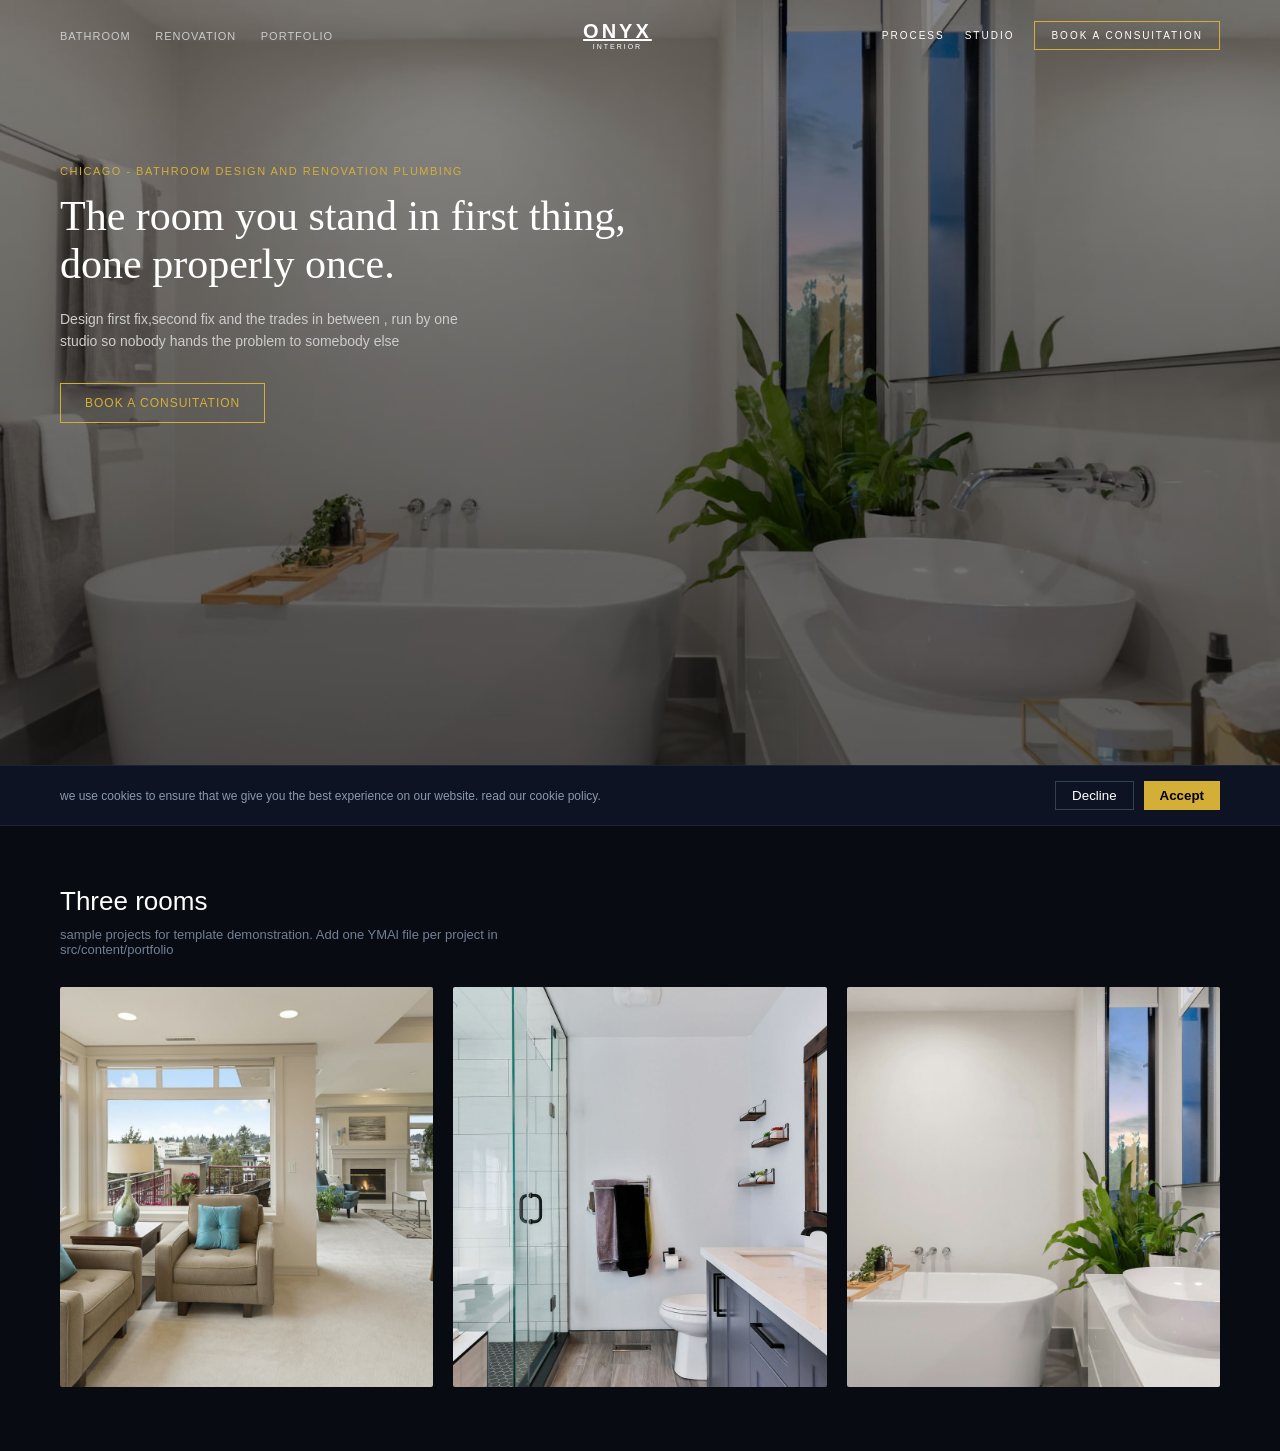
==== index.html @ f0fbd7ab "upload assignment files" ====
<!DOCTYPE html>
<html lgitang="en">
<head>
    <meta charset="UTF-8">
    <meta name="viewport" content="width=device-width, initial-scale=1.0">
    <title>only replica</title>
    <link rel="stylesheet" href="style.css">
</head>
<body>
    <!-- HERO SECTION -->
     <header class="hero-section">
      <!-- Navbar -->
       <nav class="navbar">
        <div class="nav-links">
            <a href="#">BATHROOM</a>
            <a href="#">RENOVATION</a>
            <a href="#">PORTFOLIO</a>

        </div>
        
        <div class="logo">
            <h1>ONYX</h1>
            <span>interior</span>
        </div>
        <div class="nav-right">
            <a herf="#">PROCESS</a>
            <a href="#">STUDIO</a>
            <a href="#" class="btn-outline">BOOK A CONSUlTATION</a>
        </div>
    </nav>

    <!--Hero Content-->
    <div class="hero-content">
        <p class="subtitle">CHICAGO - BATHROOM DESIGN AND RENOVATION PLUMBING</p>
        <h1>The room you stand in first thing, done properly once.</h1>
        <p class="description">
           Design first fix,second fix and the trades in between , run by one <br>
           studio so nobody hands the problem to somebody else
        </p>
        <a href="#" class="btn-hero">BOOK A CONSUlTATION</a>
    </div>
    </header>
    
    <!--COOKIE BANNER-->
    <div class="cookie-banner">
        <p>we use cookies to ensure that we give you the best experience on our website. read our cookie policy.</p>
        <div class="cookie-buttons">
           <button class="btn-decline">Decline</button>
           <button class="btn-accept">Accept</button> 
        </div>
    </div>
    <!--THREE ROOMS GALLERY SECTION-->
    <section class="rooms-section">
       <h2>Three rooms</h2>
       <p class="section-desc">sample projects for template demonstration. Add one YMAl file per project in <br>
        src/content/portfolio
       </p>
       
       <div class="cards-grid">
        <div class="card">
            <img src="images/one.jpeg" alt="Room 1">
        </div>
        <div class="card">
            <img src="images/two.jpeg" alt="Room 2">
        </div>
        <div class="card">
            <img src="images/three.jpeg" alt="Room 3">
        </div>
       </div>
    </section>
</body>
</html>
---- style.css ----
/*Genrel Reset*/
*{
   margin: 0;
   padding: 0;
   box-sizing: border-box;
   font-family: Arial, sans-serif; 
}
body{
    background-color: #0b0f19;
    color: #ffffff;
}
/* 1. HERO SECTION STYLING */
.hero-section {
    position: relative;
    height: 85vh;
    background-image: linear-gradient(rgba(0, 0, 0, 0.4),rgba(0, 0,  0, 0.6)),
       url('images/bg.jpeg');
       background-repeat: no-repeat;
       background-size: cover;
       background-position: center;
       padding: 20px 60px;
}

/* Navbar Layout */
.navbar {
   display: flex;
   justify-content: space-between;
   align-items: center;
   border-bottom: 1px solid rgba(255, 255, 255 0.2);
   padding-bottom: 15px; 
}

.nav-links a {
    color: #ccc;
    text-decoration: none;
    margin-right: 20px;
    font-size: 11px;
    letter-spacing: 1px;
}
.logo {
    display: flex;
    flex-direction: column;
    align-items: center;
}
.logo h1{
    font-size: 20px;
    font-weight: bold;
    letter-spacing: 3px;
    text-decoration: underline;
    margin: 0;
}
.logo span {
    font-size: 7px;
    letter-spacing: 2px;
    text-transform: uppercase;
}
.nav-right{
    display: flex;
    align-items: center;
    gap: 20px;
}
.nav-right {
    color: #cccccc;
    text-decoration: none;
    font-size: 10px;
    letter-spacing: 2px;

}
.nav-right {
    display: flex;
    align-items: center;
    gap: 20px;
}
.nav-right  a{
    color: #ffffff;
    text-decoration: none;
    font-size: 10px;
    letter-spacing: 2px;
}

.btn-outline {
    border: 1px solid #d4af37;
    color: #d4af37;
    padding: 8px 16px;
    text-decoration: none;
    font-size: 11px;
    letter-spacing: 1px;
}

/* Hero Content */
.hero-content{
    margin-top: 100px;
    max-width: 650px;
}
.subtitle{
   color: #d4af37;
   font-size: 11px;
   letter-spacing: 1.5px;
   margin-bottom: 15px;
   text-transform: uppercase;
}
.hero-content h1{
    font-family:  'Playfair Display', Georgia, serif;
    font-size: 42px;
    font-weight: 400; /*font ko thoda serif aesthaticdene k liye*/
    line-height: 1,2;
    margin-bottom: 20px;
}
.description {
    color: #cccccc;
    font-size: 14px;
    line-height: 1.6;
    margin-bottom: 30px;
}

.btn-hero {
    border: 1px solid #d4af37;
    color: #d4af37;
    padding: 12px 24px;
    text-decoration: none;
    font-size: 12px;
    letter-spacing: 1px;
    display: inline-block;
}

/* 2. COOKIE BANNER STYLING */
.cookie-banner{
    background-color: #0d1322;
    display: flex;
    justify-content: space-between;
    align-items: center;
    padding: 15px 60px;
    border-top: 1px solid #1a2236;
    border-bottom: 1px solid #1a2236;
}

.cookie-banner p {
    font-size: 12px;
    color: #8a99ad;
}

.cookie-buttons {
    display: flex;
    gap: 10px;
}

.btn-decline {
    background: transparent;
    border: 1px solid #334155;
    color: #ffffff;
    padding: 6px 16px;
    cursor: pointer;
}
.btn-accept {
    background-color: #d4af37;
    border: none;
    color: #000;
    padding: 6px 16px;
    cursor: pointer;
    font-weight: bold;
}

/* 3. THREE ROOMS SECTION STYLIN */
.rooms-section {
    padding: 60px;
    background-color: #080b11;
}

.rooms-section h2 {
    font-size: 26px;
    font-weight: 300;
    margin-bottom: 10px;
}

.section-desc {
    font-size: 13px;
    color: #718096;
    margin-bottom: 30px;
}

/*Image Grid */
.cards-grid {
    display: grid;
    grid-template-columns: repeat(3, 1fr);
    gap: 20px;
}

.card img {
    width: 100%;
    height: 400px;
    object-fit: cover;
    border-radius: 2px;
    transition: transform 0.4 easa;
}
.card img:hover {
    transform: scale(1.05);
}
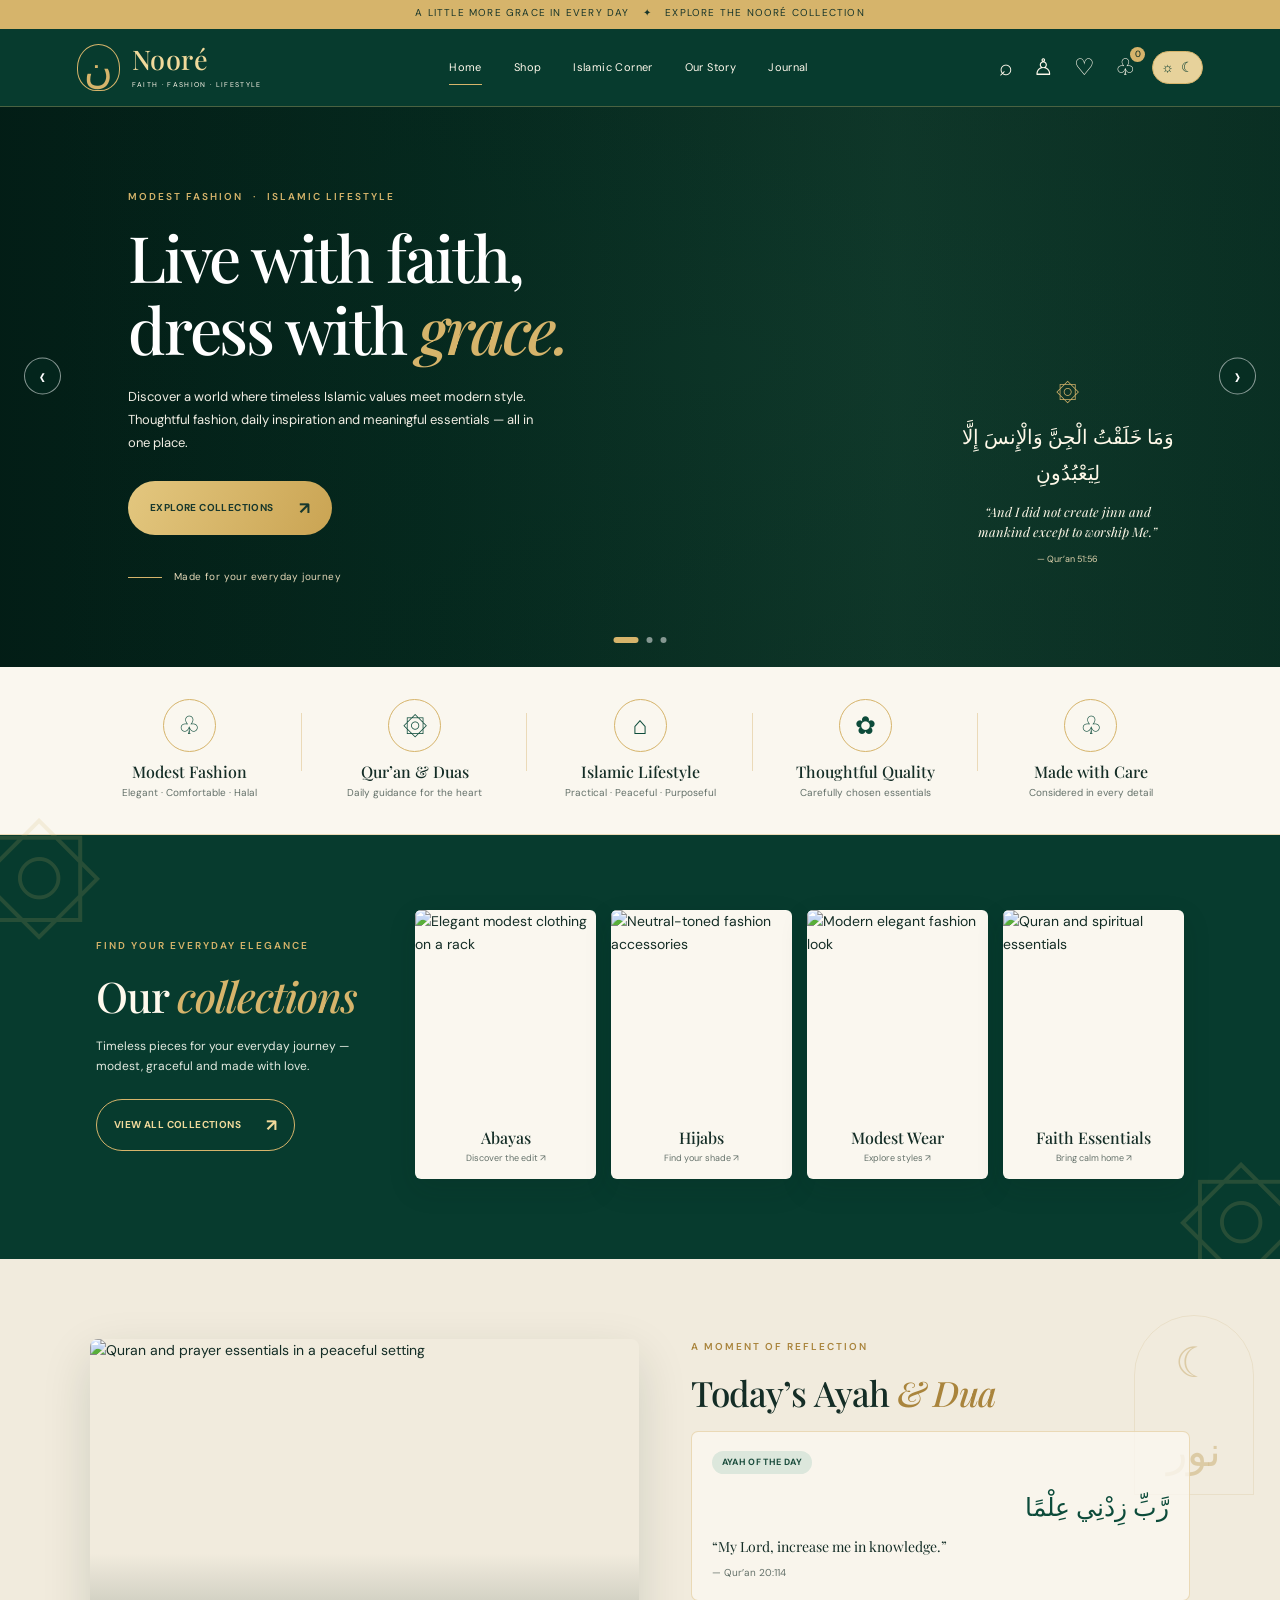
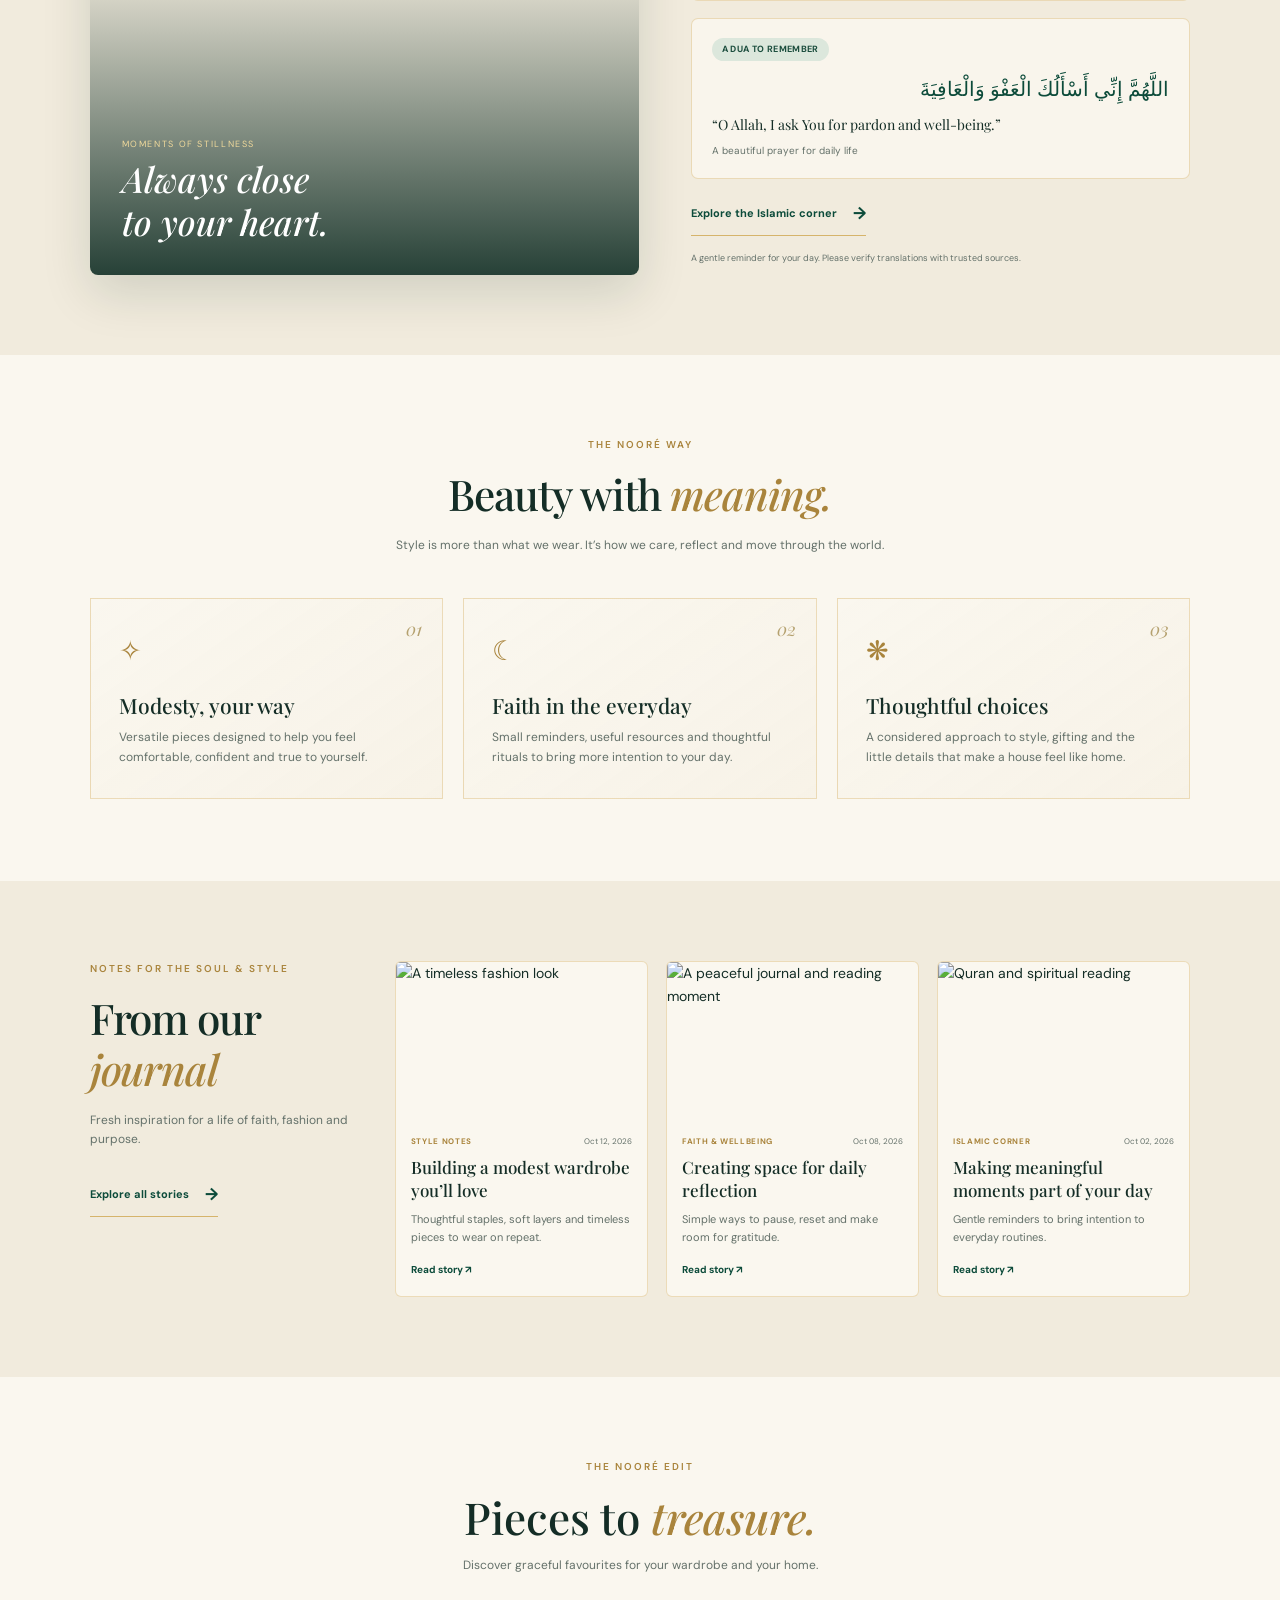
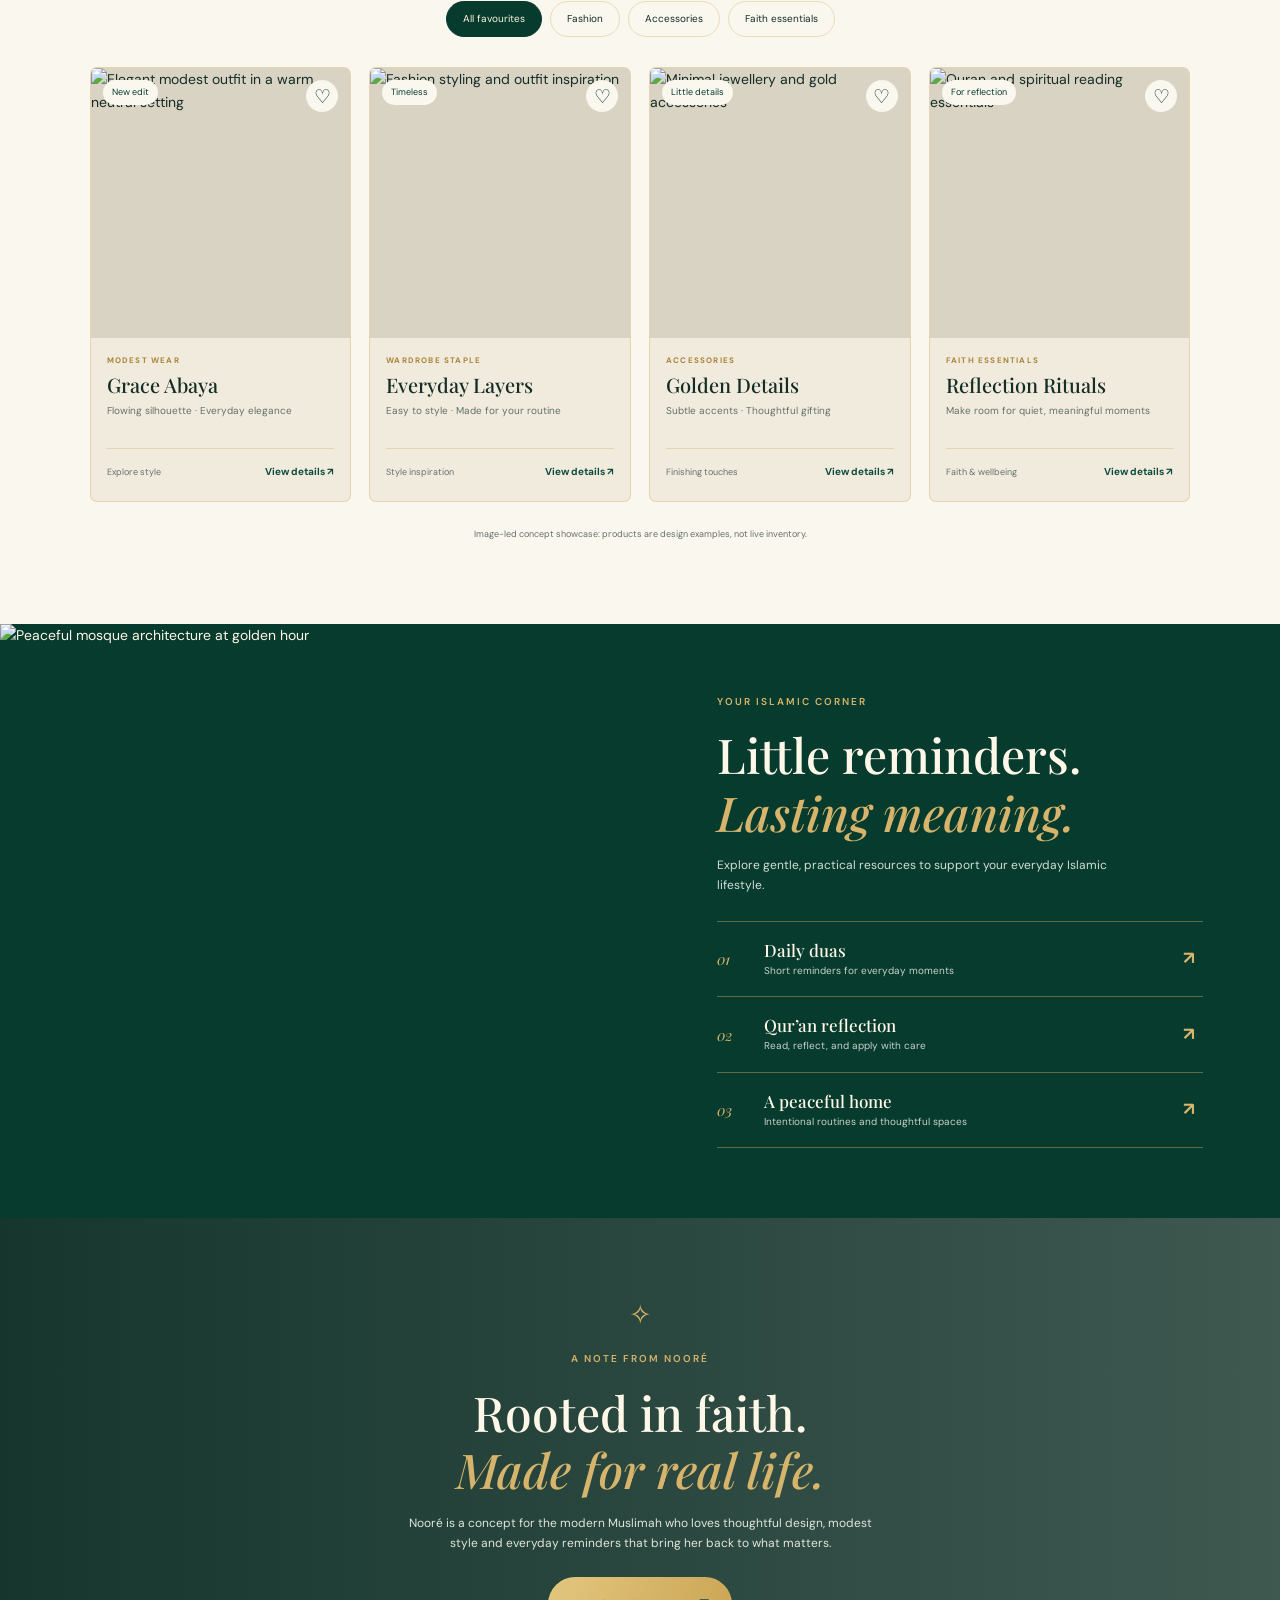
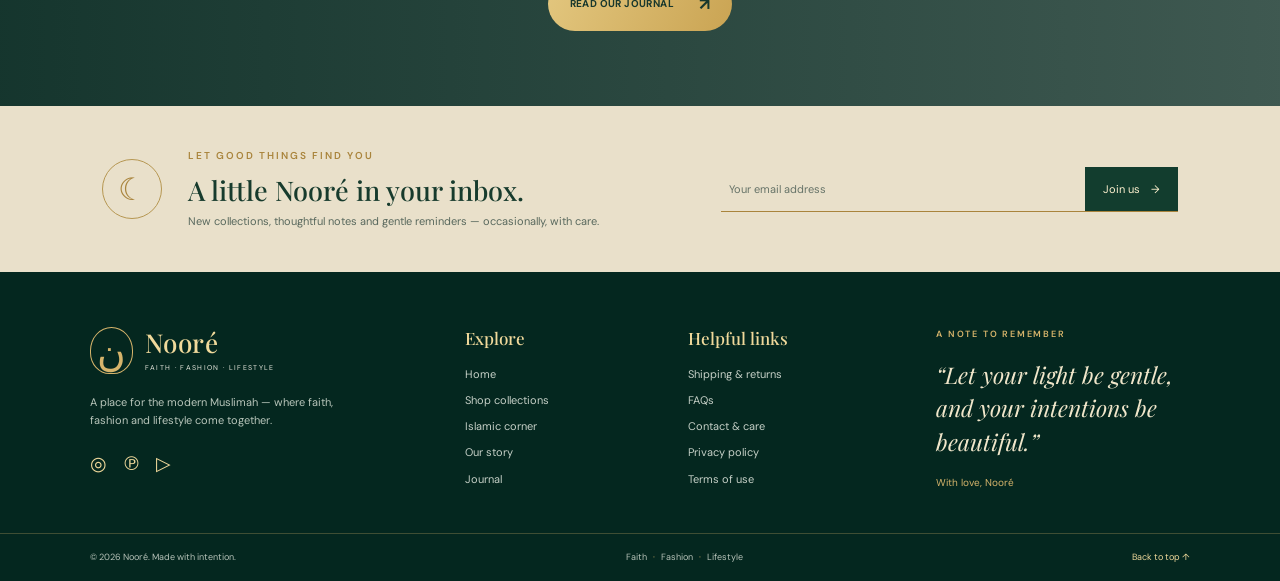
==== commit aa8fe716: "Add files via upload" ====
--- a/index.html
+++ b/index.html
@@ -1,72 +1,176 @@
 <!DOCTYPE html>
-<html lgitang="en">
+<html lang="en">
 <head>
-    <meta charset="UTF-8">
-    <meta name="viewport" content="width=device-width, initial-scale=1.0">
-    <title>only replica</title>
-    <link rel="stylesheet" href="style.css">
+  <meta charset="UTF-8">
+  <meta name="viewport" content="width=device-width, initial-scale=1.0">
+  <meta name="theme-color" content="#073b2e">
+  <meta name="description" content="Nooré — modest fashion, Islamic lifestyle, daily duas and thoughtful essentials.">
+  <title>Nooré | Faith • Fashion • Lifestyle</title>
+  <link rel="preconnect" href="https://fonts.googleapis.com">
+  <link rel="preconnect" href="https://fonts.gstatic.com" crossorigin>
+  <link href="https://fonts.googleapis.com/css2?family=DM+Sans:wght@400;500;600;700&family=Playfair+Display:ital,wght@0,500;0,600;0,700;1,500;1,600&display=swap" rel="stylesheet">
+  <link rel="stylesheet" href="style.css">
 </head>
 <body>
-    <!-- HERO SECTION -->
-     <header class="hero-section">
-      <!-- Navbar -->
-       <nav class="navbar">
-        <div class="nav-links">
-            <a href="#">BATHROOM</a>
-            <a href="#">RENOVATION</a>
-            <a href="#">PORTFOLIO</a>
+  <div class="announcement">A little more grace in every day <span>✦</span> Explore the Nooré collection</div>
+  <header class="site-header" id="top">
+    <a class="brand" href="#top" aria-label="Nooré home">
+      <span class="brand-mark" aria-hidden="true">ن</span>
+      <span><strong>Nooré</strong><small>FAITH · FASHION · LIFESTYLE</small></span>
+    </a>
+    <button class="menu-toggle" aria-label="Open navigation" aria-expanded="false"><span></span><span></span><span></span></button>
+    <nav class="main-nav" aria-label="Main navigation">
+      <a class="active" href="#top">Home</a><a href="#collections">Shop</a><a href="#faith">Islamic Corner</a><a href="#about">Our Story</a><a href="#journal">Journal</a>
+    </nav>
+    <div class="header-actions">
+      <button class="icon-button search-toggle" aria-label="Search">⌕</button>
+      <a class="icon-button" href="#account" aria-label="Account">♙</a>
+      <button class="icon-button wishlist" aria-label="Wishlist">♡</button>
+      <button class="icon-button bag-button" aria-label="Shopping bag">♧ <span class="bag-count">0</span></button>
+      <button class="theme-toggle" aria-label="Toggle light and dark mode"><span>☼</span><span>☾</span></button>
+    </div>
+  </header>
+  <form class="search-panel" role="search"><input type="search" placeholder="Search abayas, hijabs, duas…" aria-label="Search products"><button type="submit">Search</button></form>
 
+  <main>
+    <section class="hero" aria-label="Welcome to Nooré">
+      <div class="hero-shade"></div>
+      <div class="hero-content reveal">
+        <p class="eyebrow">MODEST FASHION <i>·</i> ISLAMIC LIFESTYLE</p>
+        <h1>Live with faith,<br>dress with <em>grace.</em></h1>
+        <p class="hero-copy">Discover a world where timeless Islamic values meet modern style. Thoughtful fashion, daily inspiration and meaningful essentials — all in one place.</p>
+        <a class="button button-gold" href="#collections">Explore collections <span>↗</span></a>
+        <div class="hero-note"><span class="note-line"></span> Made for your everyday journey</div>
+      </div>
+      <div class="hero-verse">
+        <span class="verse-ornament">۞</span>
+        <p lang="ar" dir="rtl">وَمَا خَلَقْتُ الْجِنَّ وَالْإِنسَ إِلَّا لِيَعْبُدُونِ</p>
+        <blockquote>“And I did not create jinn and mankind except to worship Me.”</blockquote>
+        <small>— Qur’an 51:56</small>
+      </div>
+      <button class="hero-arrow hero-prev" aria-label="Previous featured image">‹</button><button class="hero-arrow hero-next" aria-label="Next featured image">›</button>
+      <div class="hero-dots" aria-label="Featured image controls"><button class="dot active" aria-label="Show image 1"></button><button class="dot" aria-label="Show image 2"></button><button class="dot" aria-label="Show image 3"></button></div>
+    </section>
+
+    <section class="promise-strip" id="about">
+      <article class="promise"><span class="line-icon">♧</span><h3>Modest Fashion</h3><p>Elegant · Comfortable · Halal</p></article>
+      <article class="promise"><span class="line-icon">۞</span><h3>Qur’an & Duas</h3><p>Daily guidance for the heart</p></article>
+      <article class="promise"><span class="line-icon">⌂</span><h3>Islamic Lifestyle</h3><p>Practical · Peaceful · Purposeful</p></article>
+      <article class="promise"><span class="line-icon">✿</span><h3>Thoughtful Quality</h3><p>Carefully chosen essentials</p></article>
+      <article class="promise"><span class="line-icon">♧</span><h3>Made with Care</h3><p>Considered in every detail</p></article>
+    </section>
+
+    <section class="collections section-dark patterned" id="collections">
+      <div class="section-intro reveal"><p class="eyebrow">FIND YOUR EVERYDAY ELEGANCE</p><h2>Our <em>collections</em></h2><p>Timeless pieces for your everyday journey — modest, graceful and made with love.</p><a class="button button-outline-gold" href="#shop">View all collections <span>↗</span></a></div>
+      <div class="collection-grid">
+        <a class="collection-card reveal" href="#shop"><img src="https://images.unsplash.com/photo-1585487000160-6ebcfceb0d03?auto=format&fit=crop&w=700&q=85" alt="Elegant modest clothing on a rack"><span class="collection-label"><strong>Abayas</strong><small>Discover the edit ↗</small></span></a>
+        <a class="collection-card reveal" href="#shop"><img src="https://images.unsplash.com/photo-1603217192097-13c306522271?auto=format&fit=crop&w=700&q=85" alt="Neutral-toned fashion accessories"><span class="collection-label"><strong>Hijabs</strong><small>Find your shade ↗</small></span></a>
+        <a class="collection-card reveal" href="#shop"><img src="https://images.unsplash.com/photo-1539109136881-3be0616acf4b?auto=format&fit=crop&w=700&q=85" alt="Modern elegant fashion look"><span class="collection-label"><strong>Modest Wear</strong><small>Explore styles ↗</small></span></a>
+        <a class="collection-card reveal" href="#faith"><img src="https://images.unsplash.com/photo-1609599006353-e629aaabfeae?auto=format&fit=crop&w=700&q=85" alt="Quran and spiritual essentials"><span class="collection-label"><strong>Faith Essentials</strong><small>Bring calm home ↗</small></span></a>
+      </div>
+    </section>
+
+    <section class="faith-section" id="faith">
+      <div class="faith-image reveal"><img src="https://images.unsplash.com/photo-1609599006353-e629aaabfeae?auto=format&fit=crop&w=1200&q=90" alt="Quran and prayer essentials in a peaceful setting"><div class="image-caption"><span>Moments of stillness</span><strong>Always close<br>to your heart.</strong></div></div>
+      <div class="faith-content reveal">
+        <p class="eyebrow">A MOMENT OF REFLECTION</p><h2>Today’s Ayah <em>& Dua</em></h2>
+        <div class="daily-card"><span class="pill">Ayah of the day</span><p class="arabic" lang="ar" dir="rtl">رَّبِّ زِدْنِي عِلْمًا</p><p>“My Lord, increase me in knowledge.”</p><small>— Qur’an 20:114</small></div>
+        <div class="daily-card dua-card"><span class="pill">A dua to remember</span><p class="arabic" lang="ar" dir="rtl">اللَّهُمَّ إِنِّي أَسْأَلُكَ الْعَفْوَ وَالْعَافِيَةَ</p><p>“O Allah, I ask You for pardon and well-being.”</p><small>A beautiful prayer for daily life</small></div>
+        <a class="text-link" href="#journal">Explore the Islamic corner <span>→</span></a>
+        <p class="source-note">A gentle reminder for your day. Please verify translations with trusted sources.</p>
+      </div>
+      <div class="faith-arch" aria-hidden="true"><span>☾</span><div>نور</div></div>
+    </section>
+
+    <section class="values-section">
+      <div class="values-heading reveal"><p class="eyebrow">THE NOORÉ WAY</p><h2>Beauty with <em>meaning.</em></h2><p>Style is more than what we wear. It’s how we care, reflect and move through the world.</p></div>
+      <div class="values-grid">
+        <article class="value-card reveal"><span>01</span><div class="value-symbol">✧</div><h3>Modesty, your way</h3><p>Versatile pieces designed to help you feel comfortable, confident and true to yourself.</p></article>
+        <article class="value-card reveal"><span>02</span><div class="value-symbol">☾</div><h3>Faith in the everyday</h3><p>Small reminders, useful resources and thoughtful rituals to bring more intention to your day.</p></article>
+        <article class="value-card reveal"><span>03</span><div class="value-symbol">❋</div><h3>Thoughtful choices</h3><p>A considered approach to style, gifting and the little details that make a house feel like home.</p></article>
+      </div>
+    </section>
+
+    <section class="journal section-cream" id="journal">
+      <div class="journal-heading reveal"><p class="eyebrow">NOTES FOR THE SOUL & STYLE</p><h2>From our <em>journal</em></h2><p>Fresh inspiration for a life of faith, fashion and purpose.</p><a class="text-link" href="#articles">Explore all stories <span>→</span></a></div>
+      <div class="journal-grid" id="articles">
+        <article class="journal-card reveal"><a href="#article-1" class="journal-photo"><img src="https://images.unsplash.com/photo-1515886657613-9f3515b0c78f?auto=format&fit=crop&w=800&q=85" alt="A timeless fashion look"></a><div class="journal-meta"><span>STYLE NOTES</span><time datetime="2026-10-12">Oct 12, 2026</time></div><h3><a href="#article-1">Building a modest wardrobe you’ll love</a></h3><p>Thoughtful staples, soft layers and timeless pieces to wear on repeat.</p><a class="read-more" href="#article-1">Read story ↗</a></article>
+        <article class="journal-card reveal"><a href="#article-2" class="journal-photo"><img src="https://images.unsplash.com/photo-1519682337058-a94d519337bc?auto=format&fit=crop&w=800&q=85" alt="A peaceful journal and reading moment"></a><div class="journal-meta"><span>FAITH & WELLBEING</span><time datetime="2026-10-08">Oct 08, 2026</time></div><h3><a href="#article-2">Creating space for daily reflection</a></h3><p>Simple ways to pause, reset and make room for gratitude.</p><a class="read-more" href="#article-2">Read story ↗</a></article>
+        <article class="journal-card reveal"><a href="#article-3" class="journal-photo"><img src="https://images.unsplash.com/photo-1609599006353-e629aaabfeae?auto=format&fit=crop&w=800&q=85" alt="Quran and spiritual reading"></a><div class="journal-meta"><span>ISLAMIC CORNER</span><time datetime="2026-10-02">Oct 02, 2026</time></div><h3><a href="#article-3">Making meaningful moments part of your day</a></h3><p>Gentle reminders to bring intention to everyday routines.</p><a class="read-more" href="#article-3">Read story ↗</a></article>
+      </div>
+    </section>
+
+
+    <section class="shop-section" id="shop">
+      <div class="shop-heading reveal">
+        <p class="eyebrow">THE NOORÉ EDIT</p>
+        <h2>Pieces to <em>treasure.</em></h2>
+        <p>Discover graceful favourites for your wardrobe and your home.</p>
+      </div>
+      <div class="shop-filters" role="group" aria-label="Filter products">
+        <button class="filter-button active" data-filter="all">All favourites</button>
+        <button class="filter-button" data-filter="fashion">Fashion</button>
+        <button class="filter-button" data-filter="accessories">Accessories</button>
+        <button class="filter-button" data-filter="faith">Faith essentials</button>
+      </div>
+      <div class="product-grid">
+        <article class="product-card reveal" data-category="fashion">
+          <div class="product-image"><img src="https://images.unsplash.com/photo-1539109136881-3be0616acf4b?auto=format&fit=crop&w=800&q=85" alt="Elegant modest outfit in a warm neutral setting"><span class="product-tag">New edit</span><button class="product-heart" aria-label="Save Grace Abaya">♡</button></div>
+          <div class="product-info"><p class="product-type">MODEST WEAR</p><h3>Grace Abaya</h3><p class="product-description">Flowing silhouette · Everyday elegance</p><div class="product-bottom"><span>Explore style</span><button class="details-button" data-title="Grace Abaya" data-image="https://images.unsplash.com/photo-1539109136881-3be0616acf4b?auto=format&fit=crop&w=1000&q=90" data-description="A graceful, versatile abaya-inspired look with a flowing silhouette. Pair it with your favourite neutral hijab and understated accessories." data-category="Modest wear">View details ↗</button></div></div>
+        </article>
+        <article class="product-card reveal" data-category="fashion">
+          <div class="product-image"><img src="https://images.unsplash.com/photo-1529139574466-a303027c1d8b?auto=format&fit=crop&w=800&q=85" alt="Fashion styling and outfit inspiration"><span class="product-tag">Timeless</span><button class="product-heart" aria-label="Save Everyday Layers">♡</button></div>
+          <div class="product-info"><p class="product-type">WARDROBE STAPLE</p><h3>Everyday Layers</h3><p class="product-description">Easy to style · Made for your routine</p><div class="product-bottom"><span>Style inspiration</span><button class="details-button" data-title="Everyday Layers" data-image="https://images.unsplash.com/photo-1529139574466-a303027c1d8b?auto=format&fit=crop&w=1000&q=90" data-description="Build a thoughtful wardrobe with simple layers, relaxed shapes and pieces that work across seasons. This is an inspiration item, not a live product listing." data-category="Wardrobe">View details ↗</button></div></div>
+        </article>
+        <article class="product-card reveal" data-category="accessories">
+          <div class="product-image"><img src="https://images.unsplash.com/photo-1611652022419-a9419f74343d?auto=format&fit=crop&w=800&q=85" alt="Minimal jewellery and gold accessories"><span class="product-tag">Little details</span><button class="product-heart" aria-label="Save Golden Details">♡</button></div>
+          <div class="product-info"><p class="product-type">ACCESSORIES</p><h3>Golden Details</h3><p class="product-description">Subtle accents · Thoughtful gifting</p><div class="product-bottom"><span>Finishing touches</span><button class="details-button" data-title="Golden Details" data-image="https://images.unsplash.com/photo-1611652022419-a9419f74343d?auto=format&fit=crop&w=1000&q=90" data-description="Explore delicate gold-toned accents and simple accessories that complement an understated, elegant look." data-category="Accessories">View details ↗</button></div></div>
+        </article>
+        <article class="product-card reveal" data-category="faith">
+          <div class="product-image"><img src="https://images.unsplash.com/photo-1609599006353-e629aaabfeae?auto=format&fit=crop&w=800&q=85" alt="Quran and spiritual reading essentials"><span class="product-tag">For reflection</span><button class="product-heart" aria-label="Save Reflection Rituals">♡</button></div>
+          <div class="product-info"><p class="product-type">FAITH ESSENTIALS</p><h3>Reflection Rituals</h3><p class="product-description">Make room for quiet, meaningful moments</p><div class="product-bottom"><span>Faith & wellbeing</span><button class="details-button" data-title="Reflection Rituals" data-image="https://images.unsplash.com/photo-1609599006353-e629aaabfeae?auto=format&fit=crop&w=1000&q=90" data-description="Create a peaceful corner for reading, dua and reflection. Add a favourite book, a notebook and a few quiet minutes to your daily routine." data-category="Faith essentials">View details ↗</button></div></div>
+        </article>
+      </div>
+      <p class="demo-disclaimer">Image-led concept showcase: products are design examples, not live inventory.</p>
+    </section>
+
+    <section class="islamic-library" id="library">
+      <div class="library-photo reveal"><img src="https://images.unsplash.com/photo-1519817650390-64a93db51149?auto=format&fit=crop&w=1200&q=85" alt="Peaceful mosque architecture at golden hour"></div>
+      <div class="library-copy reveal"><p class="eyebrow">YOUR ISLAMIC CORNER</p><h2>Little reminders.<br><em>Lasting meaning.</em></h2><p>Explore gentle, practical resources to support your everyday Islamic lifestyle.</p>
+        <div class="resource-list">
+          <button class="resource-button" data-title="Daily Duas" data-description="Create a small daily habit: begin with Bismillah, ask Allah for beneficial knowledge, and make dua in your own words. For authentic wording and context, consult trusted Islamic resources or a qualified scholar."><span>01</span><span><strong>Daily duas</strong><small>Short reminders for everyday moments</small></span><b>↗</b></button>
+          <button class="resource-button" data-title="Qur’an Reflection" data-description="Choose a few verses, read a reliable translation, and note one lesson you can apply today. Tafsir and context matter; use trusted scholarly sources for deeper study."><span>02</span><span><strong>Qur’an reflection</strong><small>Read, reflect, and apply with care</small></span><b>↗</b></button>
+          <button class="resource-button" data-title="A Peaceful Home" data-description="Make your home a place of kindness: keep a small reading corner, make time for gratitude, and build gentle routines around prayer and family connection."><span>03</span><span><strong>A peaceful home</strong><small>Intentional routines and thoughtful spaces</small></span><b>↗</b></button>
         </div>
-        
-        <div class="logo">
-            <h1>ONYX</h1>
-            <span>interior</span>
-        </div>
-        <div class="nav-right">
-            <a herf="#">PROCESS</a>
-            <a href="#">STUDIO</a>
-            <a href="#" class="btn-outline">BOOK A CONSUlTATION</a>
-        </div>
-    </nav>
+      </div>
+    </section>
 
-    <!--Hero Content-->
-    <div class="hero-content">
-        <p class="subtitle">CHICAGO - BATHROOM DESIGN AND RENOVATION PLUMBING</p>
-        <h1>The room you stand in first thing, done properly once.</h1>
-        <p class="description">
-           Design first fix,second fix and the trades in between , run by one <br>
-           studio so nobody hands the problem to somebody else
-        </p>
-        <a href="#" class="btn-hero">BOOK A CONSUlTATION</a>
+    <section class="about-banner">
+      <div class="about-banner-inner reveal"><span class="about-star">✧</span><p class="eyebrow">A NOTE FROM NOORÉ</p><h2>Rooted in faith.<br><em>Made for real life.</em></h2><p>Nooré is a concept for the modern Muslimah who loves thoughtful design, modest style and everyday reminders that bring her back to what matters.</p><a class="button button-gold" href="#journal">Read our journal <span>↗</span></a></div>
+    </section>
+
+    <section class="newsletter">
+      <div class="newsletter-moon">☾</div><div><p class="eyebrow">LET GOOD THINGS FIND YOU</p><h2>A little Nooré in your inbox.</h2><p>New collections, thoughtful notes and gentle reminders — occasionally, with care.</p></div>
+      <form class="newsletter-form"><label class="sr-only" for="email">Email address</label><input id="email" type="email" placeholder="Your email address" required><button type="submit" aria-label="Subscribe">Join us <span>→</span></button><small class="form-message" aria-live="polite"></small></form>
+    </section>
+  </main>
+
+  <footer class="site-footer">
+    <div class="footer-main">
+      <div class="footer-brand"><a class="brand" href="#top"><span class="brand-mark">ن</span><span><strong>Nooré</strong><small>FAITH · FASHION · LIFESTYLE</small></span></a><p>A place for the modern Muslimah — where faith, fashion and lifestyle come together.</p><div class="socials"><a href="#instagram" aria-label="Instagram">◎</a><a href="#pinterest" aria-label="Pinterest">℗</a><a href="#youtube" aria-label="YouTube">▷</a></div></div>
+      <div class="footer-links"><h3>Explore</h3><a href="#top">Home</a><a href="#collections">Shop collections</a><a href="#faith">Islamic corner</a><a href="#about">Our story</a><a href="#journal">Journal</a></div>
+      <div class="footer-links"><h3>Helpful links</h3><a href="#shipping">Shipping & returns</a><a href="#faq">FAQs</a><a href="#care">Contact & care</a><a href="#privacy">Privacy policy</a><a href="#terms">Terms of use</a></div>
+      <div class="footer-signoff"><p class="eyebrow">A NOTE TO REMEMBER</p><p class="footer-quote">“Let your light be gentle, and your intentions be beautiful.”</p><span>With love, Nooré</span></div>
     </div>
-    </header>
-    
-    <!--COOKIE BANNER-->
-    <div class="cookie-banner">
-        <p>we use cookies to ensure that we give you the best experience on our website. read our cookie policy.</p>
-        <div class="cookie-buttons">
-           <button class="btn-decline">Decline</button>
-           <button class="btn-accept">Accept</button> 
-        </div>
-    </div>
-    <!--THREE ROOMS GALLERY SECTION-->
-    <section class="rooms-section">
-       <h2>Three rooms</h2>
-       <p class="section-desc">sample projects for template demonstration. Add one YMAl file per project in <br>
-        src/content/portfolio
-       </p>
-       
-       <div class="cards-grid">
-        <div class="card">
-            <img src="images/one.jpeg" alt="Room 1">
-        </div>
-        <div class="card">
-            <img src="images/two.jpeg" alt="Room 2">
-        </div>
-        <div class="card">
-            <img src="images/three.jpeg" alt="Room 3">
-        </div>
-       </div>
-    </section>
+    <div class="footer-bottom"><span>© <span id="year">2026</span> Nooré. Made with intention.</span><span>Faith <i>·</i> Fashion <i>·</i> Lifestyle</span><a href="#top" class="back-top">Back to top ↑</a></div>
+  </footer>
+
+  <div class="detail-modal" aria-hidden="true" role="dialog" aria-modal="true" aria-labelledby="modal-title">
+    <div class="modal-backdrop" data-close-modal></div>
+    <div class="modal-panel"><button class="modal-close" aria-label="Close details" data-close-modal>×</button><img class="modal-image" src="" alt=""><div class="modal-copy"><p class="eyebrow modal-category">NOORÉ EDIT</p><h2 id="modal-title">Explore Nooré</h2><p class="modal-description"></p><button class="button button-gold modal-done" data-close-modal>Continue exploring <span>↗</span></button></div></div>
+  </div>
+
+  <div class="toast" role="status" aria-live="polite"></div>
+  <script src="script.js"></script>
 </body>
-</html>+</html>
--- a/style.css
+++ b/style.css
@@ -1,197 +1,29 @@
-/*Genrel Reset*/
-*{
-   margin: 0;
-   padding: 0;
-   box-sizing: border-box;
-   font-family: Arial, sans-serif; 
-}
-body{
-    background-color: #0b0f19;
-    color: #ffffff;
-}
-/* 1. HERO SECTION STYLING */
-.hero-section {
-    position: relative;
-    height: 85vh;
-    background-image: linear-gradient(rgba(0, 0, 0, 0.4),rgba(0, 0,  0, 0.6)),
-       url('images/bg.jpeg');
-       background-repeat: no-repeat;
-       background-size: cover;
-       background-position: center;
-       padding: 20px 60px;
-}
+/* Nooré — emerald, ivory & gold */
+:root{--green:#073b2e;--green-2:#0c4b3a;--deep:#04271f;--gold:#d6b46b;--gold-light:#f0d99b;--ivory:#faf7ef;--paper:#f1ebdd;--ink:#142d26;--muted:#64716a;--line:rgba(214,180,107,.42);--serif:"Playfair Display",Georgia,serif;--sans:"DM Sans",Arial,sans-serif;--shadow:0 18px 50px rgba(4,39,31,.14)}
+*{box-sizing:border-box}html{scroll-behavior:smooth;scroll-padding-top:90px}body{margin:0;background:var(--ivory);color:var(--ink);font-family:var(--sans);font-size:14px;line-height:1.65}body.dark-mode{--ivory:#102a23;--paper:#17362d;--ink:#f8f3e7;--muted:#c0c9c0;--line:rgba(214,180,107,.32);background:var(--ivory)}a{color:inherit;text-decoration:none}button,input{font:inherit}button{cursor:pointer}.announcement{min-height:29px;background:var(--gold);color:#17352a;text-align:center;font-size:10px;letter-spacing:.12em;padding:5px 12px;text-transform:uppercase}.announcement span{padding:0 9px}.site-header{height:78px;padding:0 clamp(22px,6vw,90px);background:var(--green);color:#fff9ec;display:flex;align-items:center;justify-content:space-between;gap:28px;position:sticky;top:0;z-index:50;border-bottom:1px solid rgba(214,180,107,.32)}.brand{display:inline-flex;align-items:center;gap:12px;flex-shrink:0}.brand-mark{font-family:var(--serif);font-size:39px;line-height:1;color:var(--gold);border:1px solid var(--gold);border-radius:50% 50% 45% 45%;width:43px;height:47px;display:grid;place-items:center}.brand strong{display:block;font:500 27px/1.15 var(--serif);color:var(--gold-light);letter-spacing:.02em}.brand small{display:block;font-size:7px;letter-spacing:.19em;margin-top:4px}.main-nav{display:flex;align-items:center;gap:clamp(16px,2.5vw,38px)}.main-nav a{font-size:11px;letter-spacing:.035em;position:relative;padding:8px 0}.main-nav a:after{content:"";position:absolute;bottom:0;left:0;width:0;height:1px;background:var(--gold);transition:width .3s}.main-nav a:hover:after,.main-nav a.active:after{width:100%}.header-actions{display:flex;align-items:center;gap:12px}.icon-button{position:relative;border:0;background:transparent;color:#fff9ec;font-size:23px;padding:4px;line-height:1}.icon-button:hover{color:var(--gold-light)}.bag-count{position:absolute;right:-5px;top:-5px;border-radius:50%;background:var(--gold);color:var(--deep);font-size:9px;min-width:15px;height:15px;display:grid;place-items:center}.theme-toggle{border:1px solid var(--gold);border-radius:25px;background:#e7d29b;color:var(--green);padding:4px 8px;display:flex;gap:7px}.menu-toggle{display:none}.search-panel{display:none;position:sticky;top:78px;z-index:45;background:var(--ivory);padding:15px 6vw;box-shadow:var(--shadow)}.search-panel.open{display:flex;gap:10px}.search-panel input,.newsletter-form input{min-width:0;flex:1;border:1px solid var(--line);background:transparent;padding:13px 16px;color:var(--ink);outline:none}.search-panel button{background:var(--green);color:#fff;border:0;padding:0 22px}
+.hero{min-height:560px;position:relative;isolation:isolate;overflow:hidden;color:#fff;background:#123c2d url("https://images.unsplash.com/photo-1519817650390-64a93db51149?auto=format&fit=crop&w=2200&q=90") center 48%/cover no-repeat;display:flex;align-items:center;padding:65px clamp(30px,10vw,150px)}.hero:before{content:"";position:absolute;inset:0;z-index:-1;background:linear-gradient(90deg,rgba(2,28,21,.96) 0%,rgba(3,38,28,.84) 34%,rgba(3,38,28,.12) 70%,rgba(3,38,28,.48) 100%)}.hero-shade{position:absolute;inset:0;pointer-events:none;background:radial-gradient(ellipse at 55% 45%,transparent 0,rgba(3,30,22,.12) 68%)}.hero-content{max-width:500px;position:relative;z-index:2;animation:rise .9s both}.eyebrow{font-size:10px;letter-spacing:.2em;text-transform:uppercase;color:var(--gold);font-weight:600;margin:0 0 16px}.eyebrow i{font-style:normal;padding:0 6px}.hero h1{font:500 clamp(42px,5vw,68px)/1.12 var(--serif);letter-spacing:-.035em;margin:0 0 20px;max-width:550px}.hero h1 em,.section-intro h2 em,.faith-content h2 em,.values-heading h2 em,.journal-heading h2 em{font-weight:500;color:var(--gold);font-style:italic}.hero-copy{max-width:410px;color:#f1eee4;font-size:13px;line-height:1.8;margin:0 0 26px}.button{display:inline-flex;align-items:center;justify-content:center;gap:25px;padding:13px 22px;border-radius:30px;text-transform:uppercase;font-size:10px;font-weight:700;letter-spacing:.04em;transition:transform .25s,box-shadow .25s}.button:hover{transform:translateY(-3px);box-shadow:0 8px 25px #0002}.button-gold{background:linear-gradient(115deg,#e3c77f,#caa453);color:#18382d}.button span{font-size:17px}.hero-note{display:flex;align-items:center;gap:12px;font-size:10px;color:#e5d8b8;letter-spacing:.04em;margin-top:34px}.note-line{width:34px;height:1px;background:var(--gold)}.hero-verse{position:absolute;right:clamp(35px,8vw,125px);bottom:100px;max-width:220px;text-align:center;color:#fff9e9}.verse-ornament{font-size:24px;color:var(--gold)}.hero-verse p{font-family:var(--serif);font-size:20px;line-height:1.8;margin:6px 0 12px}.hero-verse blockquote{font:italic 13px/1.6 var(--serif);margin:0}.hero-verse small{display:block;font-size:9px;color:#dfd2ad;margin-top:9px}.hero-arrow{position:absolute;top:48%;transform:translateY(-50%);border:1px solid #fff8;background:#052d2380;color:#fff;border-radius:50%;width:37px;height:37px;font-size:25px;line-height:1}.hero-prev{left:24px}.hero-next{right:24px}.hero-dots{position:absolute;bottom:24px;left:50%;transform:translateX(-50%);display:flex;gap:8px}.dot{height:6px;width:6px;border:0;border-radius:8px;background:#ffffff80;padding:0;transition:width .3s}.dot.active{width:25px;background:var(--gold)}
+.promise-strip{display:grid;grid-template-columns:repeat(5,1fr);padding:28px clamp(20px,6vw,90px);background:var(--ivory);border-bottom:1px solid var(--line)}.promise{text-align:center;padding:4px 12px;position:relative}.promise:not(:last-child):after{content:"";position:absolute;right:0;top:18px;height:58px;width:1px;background:var(--line)}.line-icon{width:53px;height:53px;border:1px solid var(--gold);border-radius:50%;display:grid;place-items:center;margin:0 auto 9px;color:var(--green-2);font-size:25px}.promise h3{font:500 16px var(--serif);margin:0 0 3px}.promise p{font-size:10px;color:var(--muted);margin:0}
+.section-dark{background:var(--green);color:#fff9ed}.patterned{position:relative;isolation:isolate}.patterned:before,.patterned:after{content:"۞";position:absolute;color:rgba(214,180,107,.16);font-size:130px;z-index:-1;line-height:1}.patterned:before{left:-24px;top:-22px}.patterned:after{right:-24px;bottom:-28px}.collections{padding:75px clamp(25px,7.5vw,110px) 80px;display:grid;grid-template-columns:minmax(180px,.8fr) 2.2fr;gap:40px;align-items:center}.section-intro h2,.faith-content h2,.values-heading h2,.journal-heading h2{font:500 clamp(30px,3.3vw,43px)/1.2 var(--serif);letter-spacing:-.025em;margin:0 0 16px}.section-intro>p:not(.eyebrow){font-size:12px;max-width:270px;color:#e2e9df;margin:0 0 22px}.button-outline-gold{border:1px solid var(--gold);color:var(--gold-light);padding:11px 17px}.collection-grid{display:grid;grid-template-columns:repeat(4,minmax(0,1fr));gap:15px}.collection-card{border-radius:6px;overflow:hidden;background:var(--ivory);color:var(--ink);box-shadow:0 10px 28px #001d1520;transition:transform .35s,box-shadow .35s}.collection-card:hover{transform:translateY(-8px);box-shadow:0 18px 35px #001d1545}.collection-card img{width:100%;height:205px;object-fit:cover;display:block;transition:transform .6s}.collection-card:hover img{transform:scale(1.05)}.collection-label{display:block;text-align:center;padding:12px 7px 14px}.collection-label strong{font:500 16px var(--serif);display:block}.collection-label small{font-size:9px;color:var(--muted);display:block;margin-top:3px}
+.faith-section{position:relative;display:grid;grid-template-columns:1.1fr 1fr;gap:clamp(25px,4vw,60px);padding:80px clamp(25px,7vw,100px);background:var(--paper);overflow:hidden}.faith-image{min-height:440px;position:relative;border-radius:8px;overflow:hidden;box-shadow:var(--shadow)}.faith-image img{width:100%;height:100%;min-height:440px;object-fit:cover;position:absolute;inset:0}.faith-image:after{content:"";position:absolute;inset:0;background:linear-gradient(0deg,rgba(3,35,26,.85),transparent 60%)}.image-caption{position:absolute;bottom:32px;left:32px;color:white;z-index:1}.image-caption span{display:block;text-transform:uppercase;letter-spacing:.18em;font-size:9px;color:var(--gold-light);margin-bottom:7px}.image-caption strong{font:italic 35px/1.18 var(--serif);font-weight:500}.faith-content{position:relative;z-index:1;align-self:center}.faith-content h2{font-size:35px}.faith-content h2 em{color:#a9843c}.faith-content .eyebrow{color:#a9843c}.daily-card{border:1px solid var(--line);background:color-mix(in srgb,var(--ivory) 82%,transparent);border-radius:7px;padding:17px 20px;margin:17px 0 12px}.pill{display:inline-block;background:#dce7dc;color:#1b4d3d;border-radius:30px;padding:4px 10px;font-size:9px;letter-spacing:.04em;text-transform:uppercase;font-weight:700}.arabic{font:25px/1.8 var(--serif);color:var(--green-2);margin:9px 0}.daily-card p:not(.arabic){margin:4px 0;font:14px var(--serif)}.daily-card small{font-size:10px;color:var(--muted)}.dua-card .arabic{font-size:20px}.text-link{display:inline-flex;align-items:center;gap:16px;font-size:11px;font-weight:700;color:var(--green-2);border-bottom:1px solid var(--gold);padding:8px 0}.text-link span{font-size:17px;transition:transform .2s}.text-link:hover span{transform:translateX(4px)}.source-note{font-size:9px;color:var(--muted);margin-top:15px}.faith-arch{position:absolute;right:2%;top:8%;width:120px;height:180px;border:1px solid rgba(190,154,82,.15);border-radius:70px 70px 0 0;color:rgba(190,154,82,.4);display:grid;place-items:center;font:42px var(--serif);pointer-events:none}
+.values-section{padding:82px clamp(25px,7vw,100px);background:var(--ivory)}.values-heading{text-align:center;max-width:570px;margin:0 auto 42px}.values-heading .eyebrow,.journal-heading .eyebrow{color:#a9843c}.values-heading h2 em{color:#a9843c}.values-heading>p:last-child,.journal-heading>p:not(.eyebrow){color:var(--muted);font-size:12px}.values-grid{display:grid;grid-template-columns:repeat(3,1fr);gap:20px}.value-card{border:1px solid var(--line);padding:30px 28px;position:relative;background:linear-gradient(145deg,transparent,rgba(214,180,107,.06));transition:transform .3s,border-color .3s}.value-card:hover{transform:translateY(-5px);border-color:var(--gold)}.value-card>span{position:absolute;right:20px;top:18px;font:italic 18px var(--serif);color:#b5a16f}.value-symbol{font-size:27px;color:#a9843c;margin-bottom:18px}.value-card h3{font:500 21px var(--serif);margin:0 0 9px}.value-card p{font-size:12px;color:var(--muted);margin:0}
+.section-cream{background:var(--paper)}.journal{padding:80px clamp(25px,7vw,100px);display:grid;grid-template-columns:.75fr 2.25fr;gap:40px;align-items:start}.journal-heading h2 em{color:#a9843c}.journal-heading .text-link{margin-top:10px}.journal-grid{display:grid;grid-template-columns:repeat(3,minmax(0,1fr));gap:18px}.journal-card{border:1px solid var(--line);border-radius:6px;overflow:hidden;background:var(--ivory);transition:transform .3s,box-shadow .3s}.journal-card:hover{transform:translateY(-5px);box-shadow:var(--shadow)}.journal-photo{height:160px;display:block;overflow:hidden}.journal-photo img{width:100%;height:100%;object-fit:cover;transition:transform .5s}.journal-card:hover .journal-photo img{transform:scale(1.06)}.journal-card>h3,.journal-card>p,.journal-card>.read-more,.journal-meta{margin-left:15px;margin-right:15px}.journal-meta{display:flex;justify-content:space-between;gap:5px;font-size:8px;color:var(--muted);margin-top:13px}.journal-meta span{letter-spacing:.08em;color:#a9843c;font-weight:700}.journal-card h3{font:500 17px/1.35 var(--serif);margin-top:8px;margin-bottom:8px}.journal-card>p{font-size:11px;color:var(--muted);margin-top:0}.read-more{display:inline-block;font-size:10px;font-weight:700;color:var(--green-2);margin-bottom:17px}
+.newsletter{display:grid;grid-template-columns:auto 1fr minmax(260px,.9fr);gap:26px;align-items:center;padding:42px clamp(25px,8vw,115px);background:#e9e0ca;color:#173b2d}.newsletter-moon{width:60px;height:60px;border:1px solid #b69752;border-radius:50%;display:grid;place-items:center;font-size:31px;color:#a9843c}.newsletter .eyebrow{color:#a9843c;margin-bottom:7px}.newsletter h2{font:500 27px var(--serif);margin:0 0 4px}.newsletter p:not(.eyebrow){font-size:11px;margin:0;color:#58685d}.newsletter-form{display:flex;position:relative;border-bottom:1px solid #a9843c}.newsletter-form input{border:0;padding:13px 8px;background:transparent;color:#173b2d;font-size:11px}.newsletter-form input::placeholder{color:#667368}.newsletter-form button{border:0;background:#123d2e;color:#fff2d0;padding:0 18px;font-size:11px}.newsletter-form button span{padding-left:8px}.form-message{position:absolute;top:100%;left:0;font-size:10px;color:#1c6548;padding-top:5px}
+.site-footer{background:var(--deep);color:#e8e9df}.footer-main{padding:55px clamp(25px,7vw,100px) 40px;display:grid;grid-template-columns:1.3fr .7fr .8fr 1fr;gap:45px}.footer-brand .brand strong{font-size:26px}.footer-brand p{max-width:245px;font-size:11px;color:#b9c6bb;margin:19px 0}.socials{display:flex;gap:15px}.socials a{font-size:19px;color:var(--gold-light)}.footer-links{display:flex;flex-direction:column;align-items:flex-start;gap:8px}.footer-links h3{font:500 17px var(--serif);color:var(--gold-light);margin:0 0 8px}.footer-links a{font-size:11px;color:#c6d0c7;transition:color .2s}.footer-links a:hover{color:var(--gold)}.footer-signoff .eyebrow{font-size:9px}.footer-quote{font:italic 23px/1.45 var(--serif);color:#f0e6ca;margin:12px 0}.footer-signoff>span{font-size:10px;color:var(--gold)}.footer-bottom{border-top:1px solid rgba(214,180,107,.28);padding:16px clamp(25px,7vw,100px);display:flex;justify-content:space-between;gap:15px;font-size:9px;color:#b7c3b9}.footer-bottom i{color:var(--gold);font-style:normal;padding:0 4px}.back-top{color:var(--gold-light)}.toast{position:fixed;bottom:22px;left:50%;transform:translate(-50%,20px);opacity:0;pointer-events:none;background:var(--gold-light);color:var(--deep);padding:11px 20px;border-radius:30px;box-shadow:var(--shadow);font-size:12px;z-index:100;transition:.3s}.toast.show{opacity:1;transform:translate(-50%,0)}.reveal{opacity:0;transform:translateY(22px);transition:opacity .75s ease,transform .75s ease}.reveal.visible{opacity:1;transform:translateY(0)}.sr-only{position:absolute;width:1px;height:1px;padding:0;margin:-1px;overflow:hidden;clip:rect(0,0,0,0);white-space:nowrap;border:0}
+body.dark-mode .promise-strip,body.dark-mode .values-section{background:var(--ivory)}body.dark-mode .faith-section,body.dark-mode .journal,body.dark-mode .section-cream{background:var(--paper)}body.dark-mode .daily-card{background:#15392e}body.dark-mode .arabic{color:var(--gold-light)}body.dark-mode .line-icon{color:var(--gold-light)}body.dark-mode .newsletter{background:#1d3e31;color:#f5f0e3}body.dark-mode .newsletter p:not(.eyebrow){color:#c2cbbf}body.dark-mode .newsletter-form input{color:#fff}
+@keyframes rise{from{opacity:0;transform:translateY(18px)}to{opacity:1;transform:translateY(0)}}@media(prefers-reduced-motion:reduce){*,*:before,*:after{scroll-behavior:auto!important;animation-duration:.01ms!important;transition-duration:.01ms!important}.reveal{opacity:1;transform:none}}
+@media(max-width:1100px){.site-header{padding-inline:28px;gap:18px}.main-nav{gap:17px}.header-actions{gap:8px}.collections{grid-template-columns:1fr;gap:28px}.section-intro{display:grid;grid-template-columns:1fr 1fr;align-items:center;column-gap:24px}.section-intro .eyebrow{grid-column:1/-1;margin-bottom:5px}.section-intro h2{margin:0}.section-intro>p:not(.eyebrow){margin:0}.section-intro .button{justify-self:start;margin-top:15px}.collection-card img{height:245px}.journal{grid-template-columns:1fr;gap:25px}.journal-heading{display:grid;grid-template-columns:1fr 1fr;align-items:center;column-gap:20px}.journal-heading .eyebrow{grid-column:1/-1;margin-bottom:4px}.journal-heading h2{margin-bottom:0}.journal-heading .text-link{justify-self:start;margin:0}.footer-main{gap:28px}}
+@media(max-width:760px){.announcement{font-size:8px;letter-spacing:.07em}.site-header{height:70px;padding-inline:18px}.brand{gap:8px}.brand-mark{width:36px;height:39px;font-size:31px}.brand strong{font-size:23px}.brand small{font-size:6px}.menu-toggle{display:flex;flex-direction:column;gap:5px;border:0;background:transparent;padding:9px;margin-left:auto}.menu-toggle span{width:22px;height:1px;background:var(--gold-light)}.main-nav{position:absolute;top:69px;left:0;right:0;background:var(--green);display:flex;flex-direction:column;align-items:stretch;gap:0;padding:8px 22px 20px;max-height:0;overflow:hidden;visibility:hidden;transition:max-height .35s,visibility .35s}.main-nav.open{max-height:330px;visibility:visible;border-bottom:1px solid var(--line)}.main-nav a{padding:12px 0}.header-actions{gap:7px}.header-actions .icon-button{font-size:20px}.header-actions .icon-button:nth-child(2),.header-actions .wishlist{display:none}.theme-toggle{font-size:11px;padding:4px 6px}.search-panel{top:70px}.hero{min-height:630px;padding:75px 26px 100px;background-position:58% center;align-items:flex-start}.hero:before{background:linear-gradient(90deg,rgba(2,28,21,.93),rgba(3,38,28,.58) 68%,rgba(3,38,28,.28))}.hero-content{max-width:460px}.hero h1{font-size:clamp(42px,10vw,60px)}.hero-copy{max-width:340px;font-size:12px}.hero-verse{right:25px;bottom:60px;max-width:175px}.hero-verse p{font-size:15px}.hero-verse blockquote{font-size:10px}.hero-note{margin-top:24px}.hero-prev{left:10px}.hero-next{right:10px}.promise-strip{grid-template-columns:repeat(2,1fr);gap:22px 0;padding:25px 12px}.promise{padding:4px 7px}.promise:nth-child(2):after,.promise:nth-child(4):after{display:none}.promise:last-child{grid-column:1/-1}.promise h3{font-size:15px}.promise p{font-size:9px}.collections{padding:54px 20px 58px}.section-intro{display:block}.section-intro h2{margin-bottom:12px}.section-intro>p:not(.eyebrow){margin-bottom:17px}.collection-grid{grid-template-columns:repeat(2,minmax(0,1fr));gap:12px}.collection-card img{height:210px}.collection-label strong{font-size:15px}.faith-section{grid-template-columns:1fr;padding:55px 20px;gap:30px}.faith-image,.faith-image img{min-height:340px}.faith-image img{position:absolute}.image-caption{left:22px;bottom:22px}.image-caption strong{font-size:30px}.faith-content h2{font-size:31px}.faith-arch{right:-22px;top:40%;opacity:.6}.values-section{padding:55px 20px}.values-heading{margin-bottom:27px}.values-grid{grid-template-columns:1fr;gap:12px}.value-card{padding:25px}.value-card h3{font-size:20px}.journal{padding:55px 20px}.journal-heading{display:block}.journal-heading h2{margin-bottom:10px}.journal-heading .text-link{margin-top:6px}.journal-grid{grid-template-columns:1fr;gap:15px}.journal-card{display:grid;grid-template-columns:40% 1fr;align-content:start}.journal-photo{height:100%;min-height:190px;grid-row:1/6}.journal-meta{margin-top:15px;flex-wrap:wrap}.journal-card h3{font-size:16px}.journal-card>p{font-size:10px}.journal-card>.read-more{margin-bottom:14px}.newsletter{grid-template-columns:auto 1fr;padding:32px 20px;gap:15px}.newsletter-moon{width:48px;height:48px}.newsletter h2{font-size:23px}.newsletter-form{grid-column:1/-1;margin-top:5px}.footer-main{grid-template-columns:repeat(2,1fr);padding:42px 22px 30px;gap:30px 22px}.footer-brand{grid-column:1/-1}.footer-brand p{max-width:330px}.footer-signoff{grid-column:1/-1}.footer-quote{max-width:370px}.footer-bottom{padding:15px 22px;flex-wrap:wrap}.footer-bottom span:nth-child(2){order:3;width:100%}}
+@media(max-width:390px){.header-actions{gap:3px}.header-actions .search-toggle{display:none}.brand strong{font-size:21px}.hero{padding-inline:22px}.hero-verse{max-width:145px;right:14px}.hero-verse blockquote{font-size:9px}.collection-card img{height:175px}.journal-card{grid-template-columns:36% 1fr}.journal-photo{min-height:205px}.journal-meta{font-size:7px}.journal-card h3{font-size:14px}}
 
-/* Navbar Layout */
-.navbar {
-   display: flex;
-   justify-content: space-between;
-   align-items: center;
-   border-bottom: 1px solid rgba(255, 255, 255 0.2);
-   padding-bottom: 15px; 
-}
 
-.nav-links a {
-    color: #ccc;
-    text-decoration: none;
-    margin-right: 20px;
-    font-size: 11px;
-    letter-spacing: 1px;
-}
-.logo {
-    display: flex;
-    flex-direction: column;
-    align-items: center;
-}
-.logo h1{
-    font-size: 20px;
-    font-weight: bold;
-    letter-spacing: 3px;
-    text-decoration: underline;
-    margin: 0;
-}
-.logo span {
-    font-size: 7px;
-    letter-spacing: 2px;
-    text-transform: uppercase;
-}
-.nav-right{
-    display: flex;
-    align-items: center;
-    gap: 20px;
-}
-.nav-right {
-    color: #cccccc;
-    text-decoration: none;
-    font-size: 10px;
-    letter-spacing: 2px;
-
-}
-.nav-right {
-    display: flex;
-    align-items: center;
-    gap: 20px;
-}
-.nav-right  a{
-    color: #ffffff;
-    text-decoration: none;
-    font-size: 10px;
-    letter-spacing: 2px;
-}
-
-.btn-outline {
-    border: 1px solid #d4af37;
-    color: #d4af37;
-    padding: 8px 16px;
-    text-decoration: none;
-    font-size: 11px;
-    letter-spacing: 1px;
-}
-
-/* Hero Content */
-.hero-content{
-    margin-top: 100px;
-    max-width: 650px;
-}
-.subtitle{
-   color: #d4af37;
-   font-size: 11px;
-   letter-spacing: 1.5px;
-   margin-bottom: 15px;
-   text-transform: uppercase;
-}
-.hero-content h1{
-    font-family:  'Playfair Display', Georgia, serif;
-    font-size: 42px;
-    font-weight: 400; /*font ko thoda serif aesthaticdene k liye*/
-    line-height: 1,2;
-    margin-bottom: 20px;
-}
-.description {
-    color: #cccccc;
-    font-size: 14px;
-    line-height: 1.6;
-    margin-bottom: 30px;
-}
-
-.btn-hero {
-    border: 1px solid #d4af37;
-    color: #d4af37;
-    padding: 12px 24px;
-    text-decoration: none;
-    font-size: 12px;
-    letter-spacing: 1px;
-    display: inline-block;
-}
-
-/* 2. COOKIE BANNER STYLING */
-.cookie-banner{
-    background-color: #0d1322;
-    display: flex;
-    justify-content: space-between;
-    align-items: center;
-    padding: 15px 60px;
-    border-top: 1px solid #1a2236;
-    border-bottom: 1px solid #1a2236;
-}
-
-.cookie-banner p {
-    font-size: 12px;
-    color: #8a99ad;
-}
-
-.cookie-buttons {
-    display: flex;
-    gap: 10px;
-}
-
-.btn-decline {
-    background: transparent;
-    border: 1px solid #334155;
-    color: #ffffff;
-    padding: 6px 16px;
-    cursor: pointer;
-}
-.btn-accept {
-    background-color: #d4af37;
-    border: none;
-    color: #000;
-    padding: 6px 16px;
-    cursor: pointer;
-    font-weight: bold;
-}
-
-/* 3. THREE ROOMS SECTION STYLIN */
-.rooms-section {
-    padding: 60px;
-    background-color: #080b11;
-}
-
-.rooms-section h2 {
-    font-size: 26px;
-    font-weight: 300;
-    margin-bottom: 10px;
-}
-
-.section-desc {
-    font-size: 13px;
-    color: #718096;
-    margin-bottom: 30px;
-}
-
-/*Image Grid */
-.cards-grid {
-    display: grid;
-    grid-template-columns: repeat(3, 1fr);
-    gap: 20px;
-}
-
-.card img {
-    width: 100%;
-    height: 400px;
-    object-fit: cover;
-    border-radius: 2px;
-    transition: transform 0.4 easa;
-}
-.card img:hover {
-    transform: scale(1.05);
-}+/* Expanded shop, resource and detail interactions */
+.shop-section{padding:82px clamp(24px,7vw,100px);background:var(--ivory)}
+.shop-heading{text-align:center;max-width:570px;margin:0 auto 22px}.shop-heading .eyebrow{color:#a9843c}.shop-heading h2{font:500 clamp(32px,3.5vw,44px)/1.2 var(--serif);margin:0 0 10px}.shop-heading h2 em{color:#a9843c}.shop-heading>p:last-child{color:var(--muted);font-size:12px}
+.shop-filters{display:flex;justify-content:center;flex-wrap:wrap;gap:8px;margin:25px 0 30px}.filter-button{border:1px solid var(--line);background:transparent;color:var(--ink);border-radius:25px;padding:9px 16px;font-size:10px;transition:.25s}.filter-button:hover,.filter-button.active{background:var(--green);color:#fff5dd;border-color:var(--green)}
+.product-grid{display:grid;grid-template-columns:repeat(4,minmax(0,1fr));gap:18px}.product-card{border:1px solid var(--line);background:var(--paper);border-radius:7px;overflow:hidden;transition:transform .3s,box-shadow .3s}.product-card:hover{transform:translateY(-5px);box-shadow:var(--shadow)}.product-card[hidden]{display:none}.product-image{height:270px;position:relative;overflow:hidden;background:#d9d3c4}.product-image img{width:100%;height:100%;object-fit:cover;transition:transform .6s}.product-card:hover .product-image img{transform:scale(1.05)}.product-tag{position:absolute;left:12px;top:12px;background:var(--ivory);color:var(--green);font-size:9px;padding:5px 9px;border-radius:20px}.product-heart{position:absolute;right:12px;top:12px;border:0;background:var(--ivory);color:var(--green);border-radius:50%;width:32px;height:32px;font-size:19px}.product-heart.saved{background:var(--green);color:var(--gold-light)}.product-info{padding:16px}.product-type{font-size:8px;letter-spacing:.15em;color:#a9843c;font-weight:700;margin:0 0 4px}.product-info h3{font:500 20px var(--serif);margin:0 0 5px}.product-description{font-size:10px;color:var(--muted);margin:0;min-height:32px}.product-bottom{display:flex;justify-content:space-between;align-items:center;gap:8px;border-top:1px solid var(--line);margin-top:13px;padding-top:11px;font-size:9px;color:var(--muted)}.details-button{border:0;background:none;color:var(--green-2);font-size:10px;font-weight:700;padding:4px 0}.demo-disclaimer{text-align:center;color:var(--muted);font-size:9px;margin:25px 0 0}
+.islamic-library{display:grid;grid-template-columns:1fr 1fr;background:var(--green);color:#fff8e8}.library-photo{min-height:510px;overflow:hidden}.library-photo img{width:100%;height:100%;min-height:510px;object-fit:cover}.library-copy{padding:70px clamp(25px,6vw,85px);align-self:center}.library-copy h2,.about-banner h2{font:500 clamp(34px,4vw,48px)/1.2 var(--serif);margin:0 0 15px}.library-copy h2 em,.about-banner h2 em{color:var(--gold);font-weight:500}.library-copy>p:not(.eyebrow){font-size:12px;color:#d4ded5;max-width:400px}.resource-list{margin-top:25px;border-top:1px solid var(--line)}.resource-button{display:grid;grid-template-columns:35px 1fr 20px;align-items:center;gap:12px;text-align:left;width:100%;padding:17px 0;border:0;border-bottom:1px solid var(--line);background:transparent;color:#fff8e8}.resource-button>span:first-child{font:italic 15px var(--serif);color:var(--gold)}.resource-button strong{display:block;font:500 17px var(--serif)}.resource-button small{display:block;color:#c8d2c9;font-size:10px;margin-top:2px}.resource-button b{color:var(--gold);font-size:18px;transition:transform .2s}.resource-button:hover b{transform:translate(3px,-3px)}
+.about-banner{padding:75px 25px;background:linear-gradient(90deg,rgba(4,39,31,.93),rgba(4,39,31,.76)),url("https://images.unsplash.com/photo-1519817650390-64a93db51149?auto=format&fit=crop&w=1800&q=85") center/cover;color:#fff8e8;text-align:center}.about-banner-inner{max-width:580px;margin:auto}.about-star{display:block;font-size:27px;color:var(--gold);margin-bottom:13px}.about-banner h2{margin-bottom:15px}.about-banner-inner>p:not(.eyebrow){font-size:12px;color:#e0e6dc;margin:0 auto 24px;max-width:490px}
+.detail-modal{position:fixed;inset:0;z-index:120;display:none;align-items:center;justify-content:center;padding:22px}.detail-modal.open{display:flex}.modal-backdrop{position:absolute;inset:0;background:rgba(0,18,13,.76);backdrop-filter:blur(5px)}.modal-panel{position:relative;z-index:1;display:grid;grid-template-columns:minmax(0,.9fr) minmax(0,1fr);width:min(760px,100%);max-height:90vh;overflow:auto;background:var(--ivory);color:var(--ink);border:1px solid var(--line);border-radius:10px;box-shadow:0 25px 90px #0005;animation:rise .25s both}.modal-image{width:100%;height:100%;min-height:350px;max-height:540px;object-fit:cover;background:var(--paper)}.modal-copy{padding:clamp(25px,4vw,45px);align-self:center}.modal-copy h2{font:500 clamp(27px,4vw,39px)/1.2 var(--serif);margin:0 0 15px}.modal-copy .eyebrow{color:#a9843c}.modal-description{font-size:13px;color:var(--muted);margin-bottom:25px}.modal-close{position:absolute;right:12px;top:12px;z-index:3;width:35px;height:35px;border:1px solid var(--line);border-radius:50%;background:var(--ivory);color:var(--ink);font-size:25px;line-height:1}.modal-done{border:0}
+@media(max-width:1050px){.product-grid{grid-template-columns:repeat(2,minmax(0,1fr))}.product-image{height:300px}}
+@media(max-width:760px){.shop-section{padding:55px 20px}.product-grid{gap:12px}.product-image{height:220px}.product-info{padding:12px}.product-info h3{font-size:17px}.product-bottom{align-items:flex-start;flex-direction:column;gap:5px}.islamic-library{grid-template-columns:1fr}.library-photo,.library-photo img{min-height:280px;height:280px}.library-copy{padding:45px 22px}.about-banner{padding:55px 22px}.modal-panel{grid-template-columns:1fr;max-width:460px}.modal-image{height:230px;min-height:230px;max-height:230px}.modal-copy{padding:25px}.modal-done{padding:12px 15px}}
+@media(max-width:420px){.product-grid{grid-template-columns:1fr 1fr}.product-image{height:170px}.product-info h3{font-size:15px}.product-description{font-size:9px}.product-bottom{font-size:8px}.details-button{font-size:9px}.shop-filters{gap:5px}.filter-button{padding:8px 10px;font-size:9px}}
